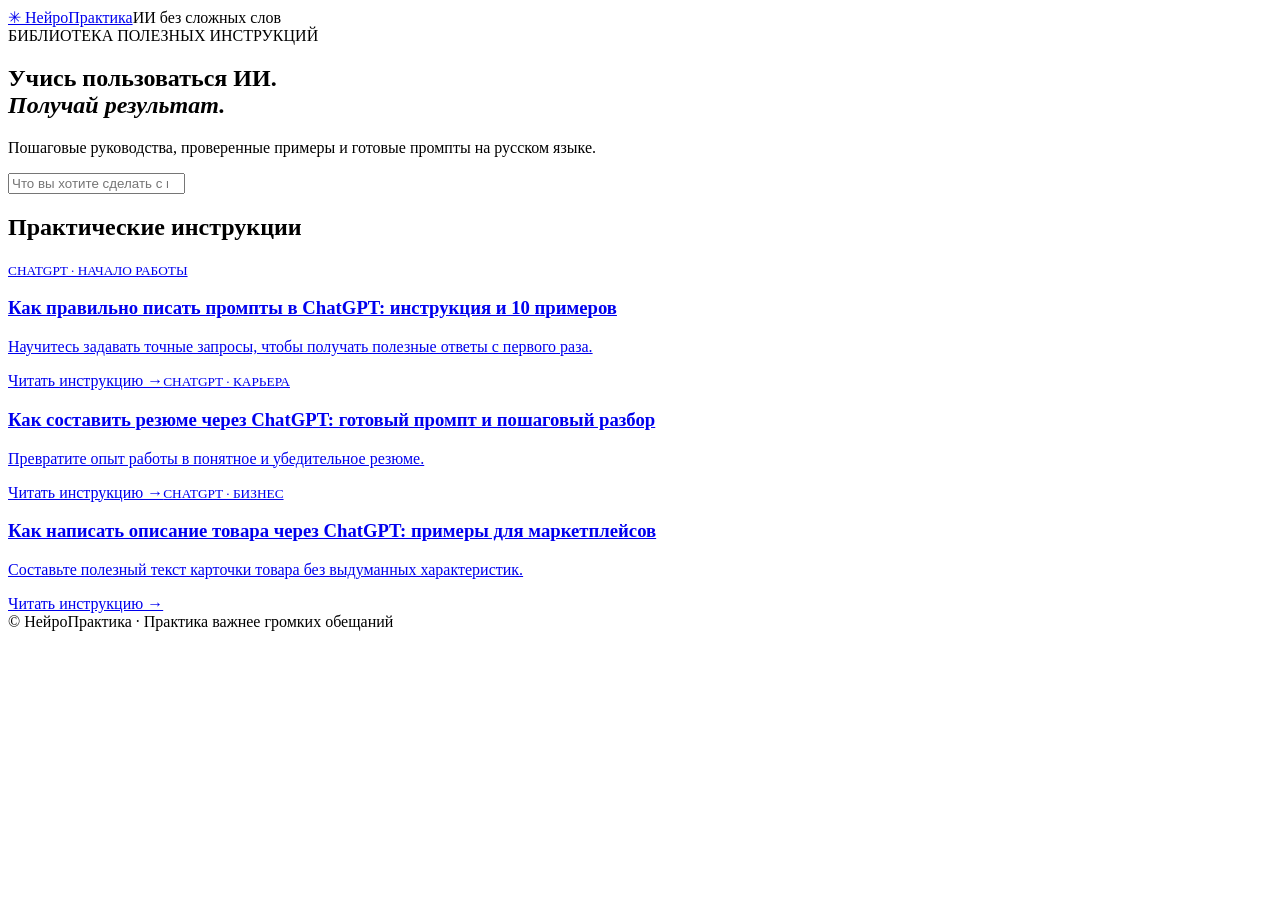
==== index.html @ 465c0c9f "Add index.html" ====
<!doctype html><html lang="ru"><head><meta charset="utf-8"><meta name="viewport" content="width=device-width,initial-scale=1"><title>НейроПрактика — понятные инструкции по ИИ</title><meta name="description" content="Пошаговые инструкции по ChatGPT и другим инструментам ИИ. Готовые промпты, реальные примеры и полезные советы."><link rel="stylesheet" href="./style.css"></head><body><header><a class="logo" href="./">✳ НейроПрактика</a><span>ИИ без сложных слов</span></header><main><section class="hero"><span class="eyebrow">БИБЛИОТЕКА ПОЛЕЗНЫХ ИНСТРУКЦИЙ</span><h1>Учись пользоваться ИИ.<br><em>Получай результат.</em></h1><p>Пошаговые руководства, проверенные примеры и готовые промпты на русском языке.</p><input id="search" type="search" placeholder="Что вы хотите сделать с помощью ИИ?" aria-label="Поиск инструкций"></section><h2>Практические инструкции</h2><section class="cards" id="cards"><a class="card" href="./prompty-chatgpt.html"><small>CHATGPT · НАЧАЛО РАБОТЫ</small><h3>Как правильно писать промпты в ChatGPT: инструкция и 10 примеров</h3><p>Научитесь задавать точные запросы, чтобы получать полезные ответы с первого раза.</p><span>Читать инструкцию →</span></a><a class="card" href="./rezume-chatgpt.html"><small>CHATGPT · КАРЬЕРА</small><h3>Как составить резюме через ChatGPT: готовый промпт и пошаговый разбор</h3><p>Превратите опыт работы в понятное и убедительное резюме.</p><span>Читать инструкцию →</span></a><a class="card" href="./tovar-chatgpt.html"><small>CHATGPT · БИЗНЕС</small><h3>Как написать описание товара через ChatGPT: примеры для маркетплейсов</h3><p>Составьте полезный текст карточки товара без выдуманных характеристик.</p><span>Читать инструкцию →</span></a></section></main><footer>© НейроПрактика · Практика важнее громких обещаний</footer><script>const q=document.getElementById('search');q.addEventListener('input',()=>{let s=q.value.toLocaleLowerCase('ru');document.querySelectorAll('.card').forEach(e=>e.hidden=!e.textContent.toLocaleLowerCase('ru').includes(s))})</script></body></html>
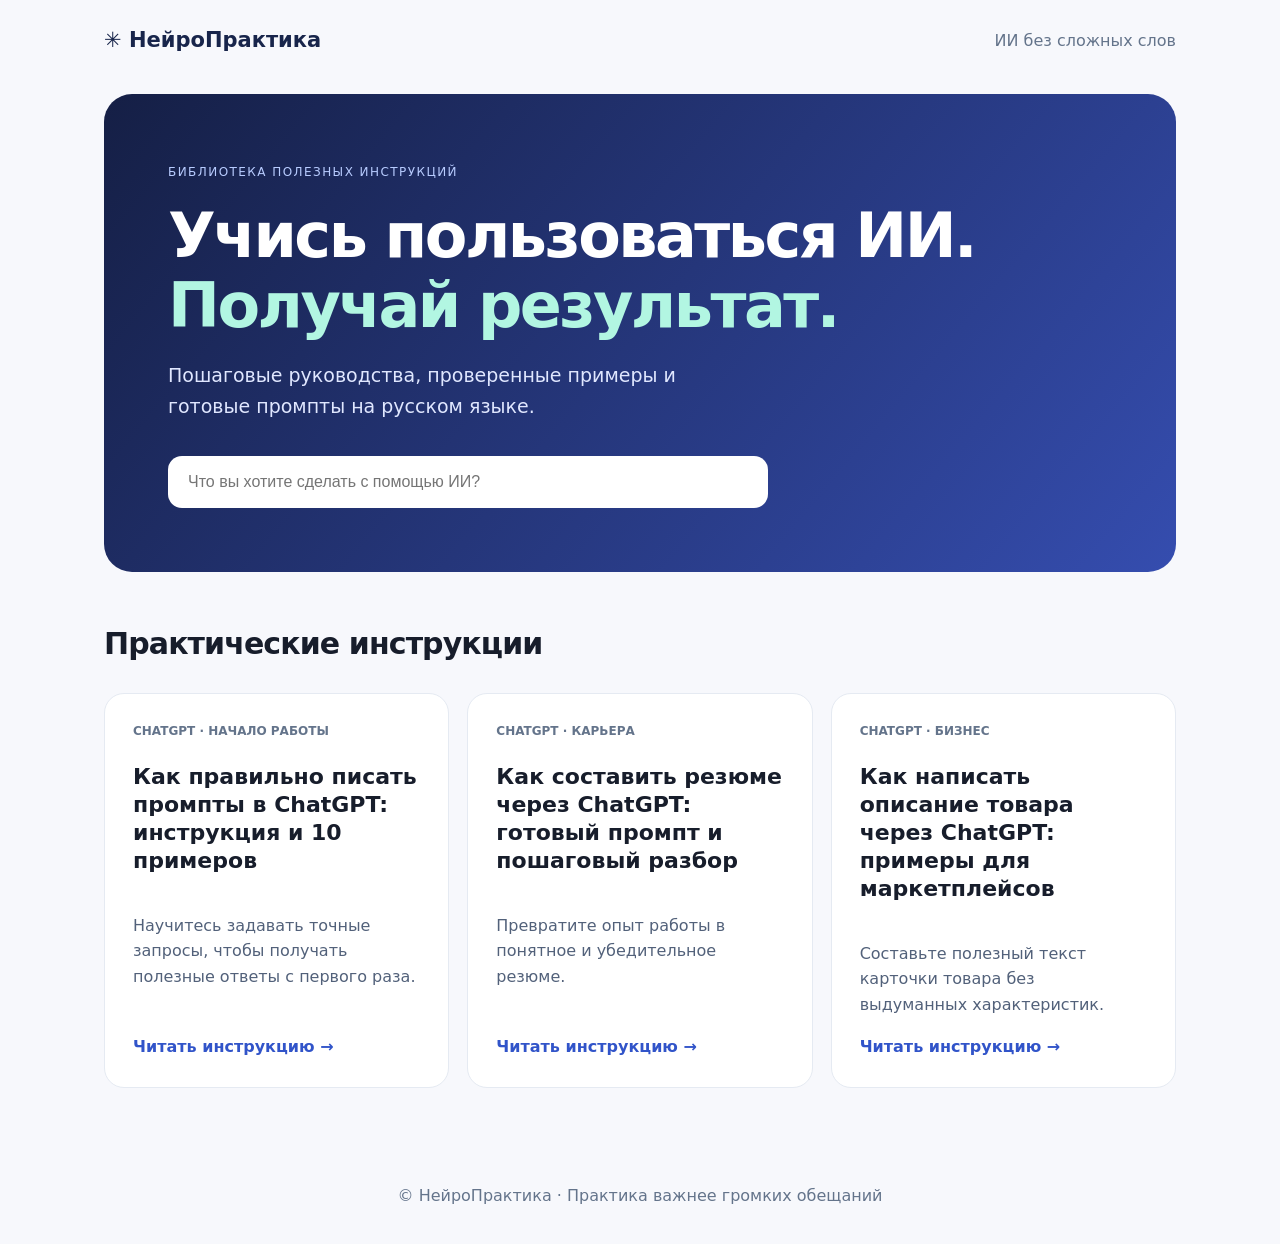
==== commit bd8663f5: "Show approved tutorials on homepage automatically" ====
--- a/index.html
+++ b/index.html
@@ -1 +1 @@
-<!doctype html><html lang="ru"><head><meta charset="utf-8"><meta name="viewport" content="width=device-width,initial-scale=1"><title>НейроПрактика — понятные инструкции по ИИ</title><meta name="description" content="Пошаговые инструкции по ChatGPT и другим инструментам ИИ. Готовые промпты, реальные примеры и полезные советы."><link rel="stylesheet" href="./style.css"></head><body><header><a class="logo" href="./">✳ НейроПрактика</a><span>ИИ без сложных слов</span></header><main><section class="hero"><span class="eyebrow">БИБЛИОТЕКА ПОЛЕЗНЫХ ИНСТРУКЦИЙ</span><h1>Учись пользоваться ИИ.<br><em>Получай результат.</em></h1><p>Пошаговые руководства, проверенные примеры и готовые промпты на русском языке.</p><input id="search" type="search" placeholder="Что вы хотите сделать с помощью ИИ?" aria-label="Поиск инструкций"></section><h2>Практические инструкции</h2><section class="cards" id="cards"><a class="card" href="./prompty-chatgpt.html"><small>CHATGPT · НАЧАЛО РАБОТЫ</small><h3>Как правильно писать промпты в ChatGPT: инструкция и 10 примеров</h3><p>Научитесь задавать точные запросы, чтобы получать полезные ответы с первого раза.</p><span>Читать инструкцию →</span></a><a class="card" href="./rezume-chatgpt.html"><small>CHATGPT · КАРЬЕРА</small><h3>Как составить резюме через ChatGPT: готовый промпт и пошаговый разбор</h3><p>Превратите опыт работы в понятное и убедительное резюме.</p><span>Читать инструкцию →</span></a><a class="card" href="./tovar-chatgpt.html"><small>CHATGPT · БИЗНЕС</small><h3>Как написать описание товара через ChatGPT: примеры для маркетплейсов</h3><p>Составьте полезный текст карточки товара без выдуманных характеристик.</p><span>Читать инструкцию →</span></a></section></main><footer>© НейроПрактика · Практика важнее громких обещаний</footer><script>const q=document.getElementById('search');q.addEventListener('input',()=>{let s=q.value.toLocaleLowerCase('ru');document.querySelectorAll('.card').forEach(e=>e.hidden=!e.textContent.toLocaleLowerCase('ru').includes(s))})</script></body></html>+<!doctype html><html lang="ru"><head><meta charset="utf-8"><meta name="viewport" content="width=device-width,initial-scale=1"><title>НейроПрактика — понятные инструкции по ИИ</title><meta name="description" content="Пошаговые инструкции по ChatGPT и другим инструментам ИИ. Готовые промпты, реальные примеры и полезные советы."><link rel="stylesheet" href="./style.css"></head><body><header><a class="logo" href="./">✳ НейроПрактика</a><span>ИИ без сложных слов</span></header><main><section class="hero"><span class="eyebrow">БИБЛИОТЕКА ПОЛЕЗНЫХ ИНСТРУКЦИЙ</span><h1>Учись пользоваться ИИ.<br><em>Получай результат.</em></h1><p>Пошаговые руководства, проверенные примеры и готовые промпты на русском языке.</p><input id="search" type="search" placeholder="Что вы хотите сделать с помощью ИИ?" aria-label="Поиск инструкций"></section><h2>Практические инструкции</h2><section class="cards" id="cards"><a class="card" href="./prompty-chatgpt.html"><small>CHATGPT · НАЧАЛО РАБОТЫ</small><h3>Как правильно писать промпты в ChatGPT: инструкция и 10 примеров</h3><p>Научитесь задавать точные запросы, чтобы получать полезные ответы с первого раза.</p><span>Читать инструкцию →</span></a><a class="card" href="./rezume-chatgpt.html"><small>CHATGPT · КАРЬЕРА</small><h3>Как составить резюме через ChatGPT: готовый промпт и пошаговый разбор</h3><p>Превратите опыт работы в понятное и убедительное резюме.</p><span>Читать инструкцию →</span></a><a class="card" href="./tovar-chatgpt.html"><small>CHATGPT · БИЗНЕС</small><h3>Как написать описание товара через ChatGPT: примеры для маркетплейсов</h3><p>Составьте полезный текст карточки товара без выдуманных характеристик.</p><span>Читать инструкцию →</span></a></section></main><footer>© НейроПрактика · Практика важнее громких обещаний</footer><script>const q=document.getElementById('search');q.addEventListener('input',()=>{let s=q.value.toLocaleLowerCase('ru');document.querySelectorAll('.card').forEach(e=>e.hidden=!e.textContent.toLocaleLowerCase('ru').includes(s))})</script><script>fetch('./articles.json').then(r=>r.ok?r.json():[]).then(items=>{const cards=document.getElementById('cards');for(const item of items){if(!item.href?.startsWith('./articles/'))continue;const a=document.createElement('a');a.className='card';a.href=item.href;const small=document.createElement('small');small.textContent=item.category||'ИНСТРУКЦИЯ';const h=document.createElement('h3');h.textContent=item.title;const p=document.createElement('p');p.textContent=item.description;const label=document.createElement('span');label.textContent='Читать инструкцию →';a.append(small,h,p,label);cards.append(a)}q.dispatchEvent(new Event('input'))}).catch(()=>{})</script></body></html>
--- a/style.css
+++ b/style.css
@@ -0,0 +1 @@
+*{box-sizing:border-box}body{margin:0;background:#f7f8fc;color:#171d2b;font:16px/1.6 system-ui,-apple-system,Arial,sans-serif}header{max-width:1120px;margin:auto;padding:24px;display:flex;justify-content:space-between;align-items:center;gap:12px}header span,small,.eyebrow{color:#64748b}.logo{font-weight:800;color:#18254b;text-decoration:none;font-size:21px}main{max-width:1120px;margin:auto;padding:12px 24px 60px}.hero{border-radius:28px;padding:64px;background:linear-gradient(130deg,#151f45,#354daf);color:white;margin-bottom:48px}.hero .eyebrow{color:#b8ccff;font-size:12px;letter-spacing:.12em}.hero h1{font-size:clamp(34px,5vw,62px);letter-spacing:-.04em;line-height:1.13;margin:18px 0}.hero em{color:#b2f6e2;font-style:normal}.hero p{color:#e0e7ff;max-width:570px;font-size:19px}.hero input{margin-top:16px;width:100%;max-width:600px;border:0;border-radius:14px;padding:17px 20px;font-size:16px}h2{font-size:30px;letter-spacing:-.03em}.cards{display:grid;grid-template-columns:repeat(3,minmax(0,1fr));gap:18px}.card{display:flex;flex-direction:column;text-decoration:none;color:inherit;background:white;border:1px solid #e5eaf2;border-radius:20px;padding:28px;min-height:310px}.card:hover{box-shadow:0 12px 30px #151f4520}.card small{font-size:12px;font-weight:700}.card h3{font-size:22px;line-height:1.27}.card p{color:#52617a;flex:1}.card span{color:#3154c9;font-weight:700}.card[hidden]{display:none}.article{max-width:780px;margin:32px auto;background:#fff;border:1px solid #e9edf4;border-radius:24px;padding:clamp(24px,5vw,56px)}.article h1{font-size:clamp(30px,4vw,45px);line-height:1.18;letter-spacing:-.03em}.article h2{font-size:25px;margin-top:36px}.article p,.article li{color:#334155}.article pre{white-space:pre-wrap;overflow-wrap:anywhere;background:#f0f4ff;border-radius:14px;padding:22px;color:#1e325b}.back{color:#3154c9;text-decoration:none}footer{text-align:center;padding:35px;color:#64748b}@media(max-width:750px){.cards{grid-template-columns:1fr}.hero{padding:35px 23px}header span{display:none}}
